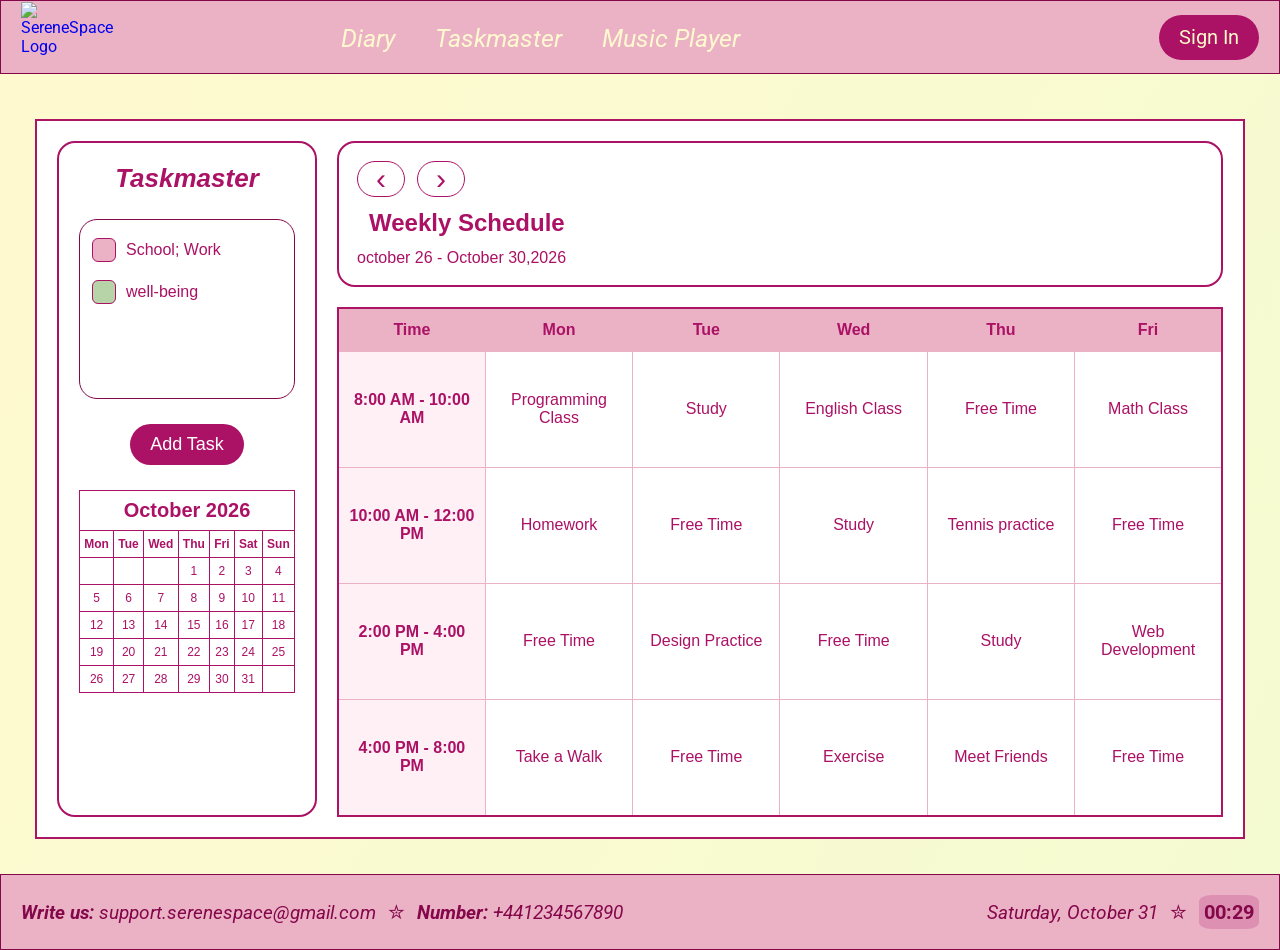
==== calendar 3.html @ d56f6566 "Add files via upload" ====
<!DOCTYPE html>
<html lang="en">
<head>
    <meta charset="UTF-8">
    <meta name="viewport" content="width=device-width, initial-scale=1.0">
    <title>Taskmaster - Weekly Planner</title>
    <link rel="stylesheet" href="calendar 4.css">
</head>

<body>

    <!-- Header -->
    <header>
        <nav class="main-menu">
            <a class="logo" href="serenespace_home.html">
                <img src="logo.png" alt="SereneSpace Logo">
            </a>

            <a class="menu-link" href="test.html">Diary</a>
            <a class="menu-link" href="calendar 1.html">Taskmaster</a>
            <a class="menu-link" href="serenespace_musicplayer2.html">
                Music Player
            </a>

            <a class="sign-in" href="serenespace_login.html">Sign In</a>
        </nav>
    </header>


    <!-- Main content -->
    <main class="main-content">

        <!-- Left sidebar -->
        <aside class="sidebar">
            <h1>Taskmaster</h1>

            <div class="task-categories">
                <ul>
                    <li>
                        <span class="pink-box"></span>
                        School; Work
                    </li>

                    <li>
                        <span class="green-box"></span>
                        well-being
                    </li>
                </ul>
            </div>

            <button class="add-task" type="button">Add Task</button>

            <!-- Small calendar -->
            <table class="mini-calendar">
                <caption>October 2026</caption>

                <thead>
                    <tr>
                        <th>Mon</th>
                        <th>Tue</th>
                        <th>Wed</th>
                        <th>Thu</th>
                        <th>Fri</th>
                        <th>Sat</th>
                        <th>Sun</th>
                    </tr>
                </thead>

                <tbody>
                    <tr>
                        <td></td>
                        <td></td>
                        <td></td>
                        <td>1</td>
                        <td>2</td>
                        <td>3</td>
                        <td>4</td>
                    </tr>

                    <tr>
                        <td>5</td>
                        <td>6</td>
                        <td>7</td>
                        <td>8</td>
                        <td>9</td>
                        <td>10</td>
                        <td>11</td>
                    </tr>

                    <tr>
                        <td>12</td>
                        <td>13</td>
                        <td>14</td>
                        <td>15</td>
                        <td>16</td>
                        <td>17</td>
                        <td>18</td>
                    </tr>

                    <tr>
                        <td>19</td>
                        <td>20</td>
                        <td>21</td>
                        <td>22</td>
                        <td>23</td>
                        <td>24</td>
                        <td>25</td>
                    </tr>

                    <tr>
                        <td>26</td>
                        <td>27</td>
                        <td>28</td>
                        <td>29</td>
                        <td>30</td>
                        <td>31</td>
                        <td></td>
                    </tr>
                </tbody>
            </table>
        </aside>


        <!-- Weekly schedule -->
        <section class="schedule-heading">
            <div class="week-buttons">
                <button type="button" aria-label="Previous Week">&#8249;</button>
                <button type="button" aria-label="Next Week">&#8250;</button>
            </div>

            <h2>Weekly Schedule</h2>
            <p>october 26 - October 30,2026</p>
        </section>


        <!-- Timetable -->
        <table class="timetable">
            <thead>
                <tr>
                    <th>Time</th>
                    <th>Mon</th>
                    <th>Tue</th>
                    <th>Wed</th>
                    <th>Thu</th>
                    <th>Fri</th>
                </tr>
            </thead>

            <tbody>
                <tr>
                    <td class="time-column">8:00 AM - 10:00 AM</td>
                    <td>Programming Class</td>
                    <td>Study</td>
                    <td>English Class</td>
                    <td>Free Time</td>
                    <td>Math Class</td>
                </tr>

                <tr>
                    <td class="time-column">10:00 AM - 12:00 PM</td>
                    <td>Homework</td>
                    <td>Free Time</td>
                    <td>Study</td>
                    <td>Tennis practice</td>
                    <td>Free Time</td>
                </tr>

                <tr>
                    <td class="time-column">2:00 PM - 4:00 PM</td>
                    <td>Free Time</td>
                    <td>Design Practice</td>
                    <td>Free Time</td>
                    <td>Study</td>
                    <td>Web Development</td>
                </tr>

                <tr>
                    <td class="time-column">4:00 PM - 8:00 PM</td>
                    <td>Take a Walk</td>
                    <td>Free Time</td>
                    <td>Exercise</td>
                    <td>Meet Friends</td>
                    <td>Free Time</td>
                </tr>
            </tbody>
        </table>

    </main>


    <!-- Footer -->
    <footer>
        <div class="contact-info">
            <p>
                <strong>Write us: </strong> support.serenespace@gmail.com
            </p>

            <span class="star">✮</span>

            <p>
                <strong>Number: </strong> +441234567890
            </p>
        </div>

        <div class="date-info">
            <p>Saturday, October 31</p>
            <span class="star">✮</span>
            <p class="clock">00:29</p>
        </div>
    </footer>

</body>
</html>
---- calendar 4.css ----
@import url("https://fonts.googleapis.com/css2?family=Roboto:ital,wght@0,100..900;1,100..900&display=swap");

/* Page */

* {
    box-sizing: border-box;
}

body {
    margin: 0;
    min-height: 100vh;
    display: flex;
    flex-direction: column;
    font-family: Arial, sans-serif;
    color: #ab1164;
    background: linear-gradient(300deg, #FFE6E6, #E0FFD4, #FFF9CF);
    background-size: 600% 600%;
    animation: background-colour 18s ease infinite;
}

@keyframes background-colour {
    0% {
        background-position: 0% 50%;
    }

    50% {
        background-position: 100% 50%;
    }

    100% {
        background-position: 0% 50%;
    }
}


/* Header */

.main-menu {
    display: flex;
    align-items: center;
    flex-wrap: wrap;
    margin-bottom: 10px;
    padding-right: 20px;
    background-color: #ebb2c6;
    border: 1px solid #84074a;
    font-family: "Roboto", sans-serif;
}

.main-menu a {
    display: block;
    flex-shrink: 0;
    text-decoration: none;
}

.logo {
    margin-right: 200px;
}

.logo img {
    display: block;
    width: 100px;
    height: 70px;
    margin-left: 20px;
}

.menu-link {
    margin-top: 3px;
    padding: 20px;
    color: #FFF9CF;
    font-size: 25px;
    font-style: italic;
    white-space: nowrap;
}

.sign-in {
    box-sizing: content-box;
    width: 80px;
    min-height: 25px;
    margin-left: auto;
    padding: 10px;
    background-color: #ab1164;
    color: #fff8c7;
    border-radius: 50px;
    font-size: 20px;
    text-align: center;
    white-space: nowrap;
}


/* Main layout */

.main-content {
    display: grid;
    grid-template-columns: 260px minmax(0, 1fr);
    grid-template-rows: auto 1fr;
    gap: 20px;
    min-height: 80vh;
    margin: 35px;
    padding: 20px;
    background-color: white;
    border: 2px solid #ad1464;
}


/* Sidebar */

.sidebar {
    grid-column: 1;
    grid-row: 1 / 3;
    padding: 20px;
    background-color: white;
    border: 2px solid #ab1164;
    border-radius: 18px;
}

.sidebar h1 {
    margin: 0 0 25px;
    font-size: 26px;
    font-style: italic;
    text-align: center;
}

.task-categories {
    min-height: 180px;
    padding: 18px 12px;
    border: 1px solid #84074a;
    border-radius: 18px;
}

.task-categories ul {
    margin: 0;
    padding: 0;
    list-style: none;
}

.task-categories li {
    display: flex;
    align-items: center;
    gap: 10px;
    margin-bottom: 18px;
}

.pink-box,
.green-box {
    display: block;
    width: 24px;
    height: 24px;
    flex-shrink: 0;
    border: 1px solid #ab1164;
    border-radius: 6px;
}

.pink-box {
    background-color: #ebb2c6;
}

.green-box {
    background-color: #b7d3a8;
}

.add-task {
    display: block;
    margin: 25px auto;
    padding: 10px 20px;
    background-color: #ab1164;
    color: white;
    border: none;
    border-radius: 25px;
    font-family: inherit;
    font-size: 18px;
    cursor: pointer;
}

.add-task:hover {
    background-color: #A3C9A8;
}


/* Small calendar */

.mini-calendar {
    width: 100%;
    border-collapse: collapse;
    text-align: center;
    font-size: 12px;
}

.mini-calendar caption {
    padding: 8px;
    border: 1px solid #ab1164;
    border-bottom: none;
    font-size: 20px;
    font-weight: bold;
}

.mini-calendar th,
.mini-calendar td {
    padding: 6px 4px;
    border: 1px solid #ab1164;
}


/* Schedule heading */

.schedule-heading {
    padding: 18px;
    background-color: white;
    border: 2px solid #ab1164;
    border-radius: 18px;
}

.schedule-heading h2 {
    margin: 12px;
    font-size: 24px;
}

.schedule-heading p {
    margin: 0;
}

.week-buttons {
    display: flex;
    gap: 12px;
}

.week-buttons button {
    padding: 0 18px;
    background-color: white;
    color: #ab1164;
    border: 1px solid #ab1164;
    border-radius: 18px;
    font-family: inherit;
    font-size: 30px;
    cursor: pointer;
}


/* Timetable */

.timetable {
    grid-column: 2;
    grid-row: 2;
    width: 100%;
    min-height: 420px;
    table-layout: fixed;
    border-collapse: collapse;
    background-color: white;
    border: 2px solid #ad1464;
    text-align: center;
}

.timetable th,
.timetable td {
    padding: 12px 8px;
    border: 1px solid #ebb2c6;
    overflow-wrap: break-word;
}

.timetable th {
    background-color: #ebb2c6;
}

.time-column {
    background-color: #fff0f5;
    font-weight: bold;
}


/* Footer */

footer {
    display: flex;
    justify-content: space-between;
    align-items: center;
    flex-wrap: wrap;
    gap: 20px;
    margin-top: auto;
    padding: 20px;
    background-color: #ebb2c6;
    color: #84074a;
    border: 1px solid #84074a;
    font-family: "Roboto", sans-serif;
    font-size: 19px;
    font-style: italic;
}

.contact-info,
.date-info {
    display: flex;
    align-items: center;
    flex-wrap: wrap;
    gap: 12px;
    min-height: 30px;
}

footer p {
    margin: 0;
    overflow-wrap: anywhere;
}

.star {
    font-size: 20px;
    font-style: normal;
}

.clock {
    padding: 5px;
    background-color: #ab116435;
    border-radius: 20%;
    font-size: 20px;
    font-weight: bold;
    font-style: normal;
}


/* Smaller screens */

@media (max-width: 1100px) {
    .logo {
        margin-right: auto;
    }
}

@media (max-width: 760px) {
    .main-menu {
        gap: 5px;
        padding: 10px;
    }

    .logo {
        margin-right: 10px;
    }

    .logo img {
        margin-left: 0;
    }

    .menu-link {
        padding: 10px;
    }

    .main-content {
        grid-template-columns: minmax(0, 1fr);
        grid-template-rows: auto auto auto;
        margin: 20px 12px;
        padding: 12px;
    }

    .sidebar {
        grid-column: 1;
        grid-row: 1;
    }

    .schedule-heading {
        grid-column: 1;
        grid-row: 2;
    }

    .timetable {
        grid-column: 1;
        grid-row: 3;
    }

    .timetable th,
    .timetable td {
        padding: 12px 4px;
    }

    footer {
        align-items: flex-start;
    }
}
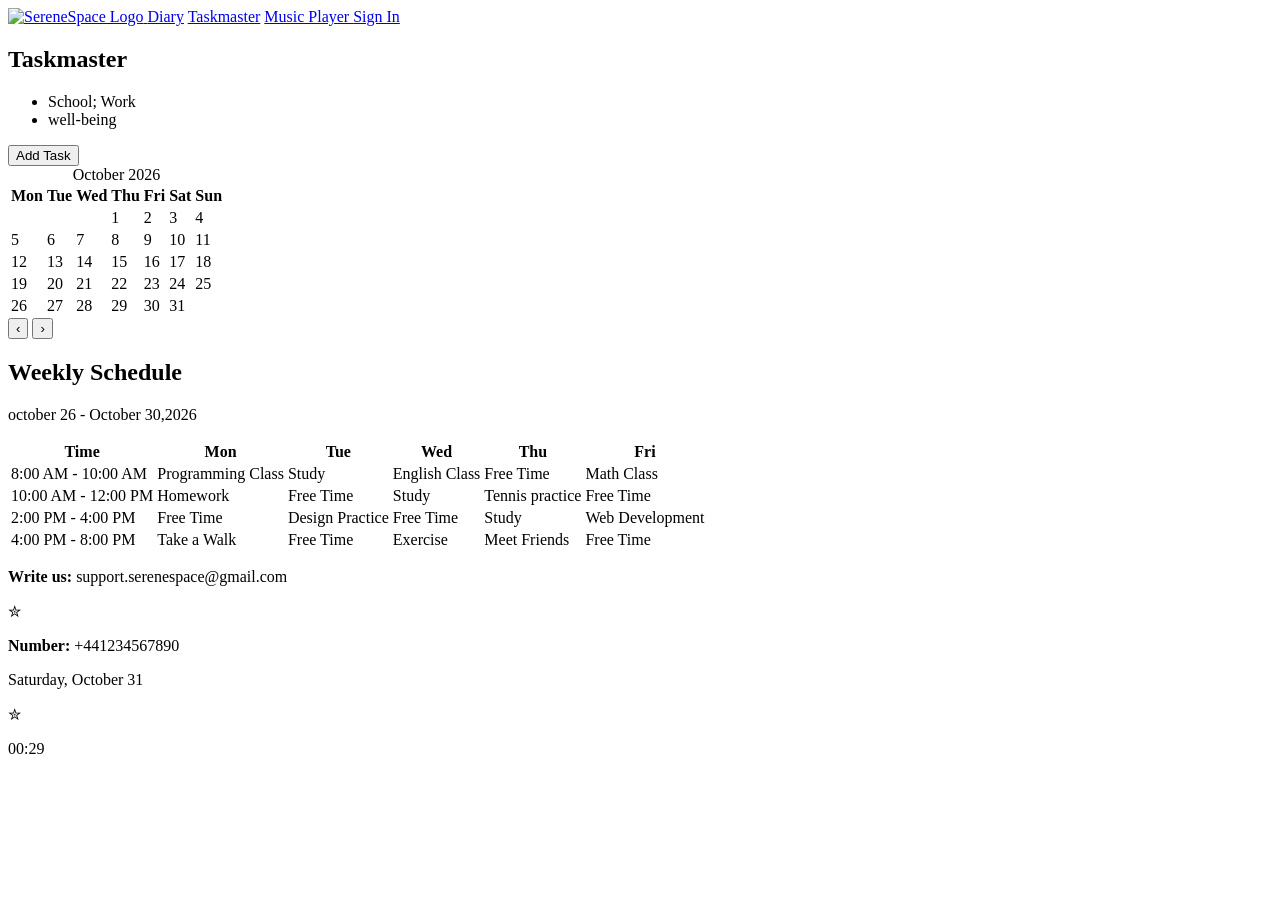
==== commit 6b00b94b: "Update stylesheet link to calendar 5.css" ====
--- a/calendar 3.html
+++ b/calendar 3.html
@@ -4,7 +4,7 @@
     <meta charset="UTF-8">
     <meta name="viewport" content="width=device-width, initial-scale=1.0">
     <title>Taskmaster - Weekly Planner</title>
-    <link rel="stylesheet" href="calendar 4.css">
+    <link rel="stylesheet" href="calendar 5.css">
 </head>
 
 <body>
@@ -210,4 +210,4 @@
     </footer>
 
 </body>
-</html>+</html>
